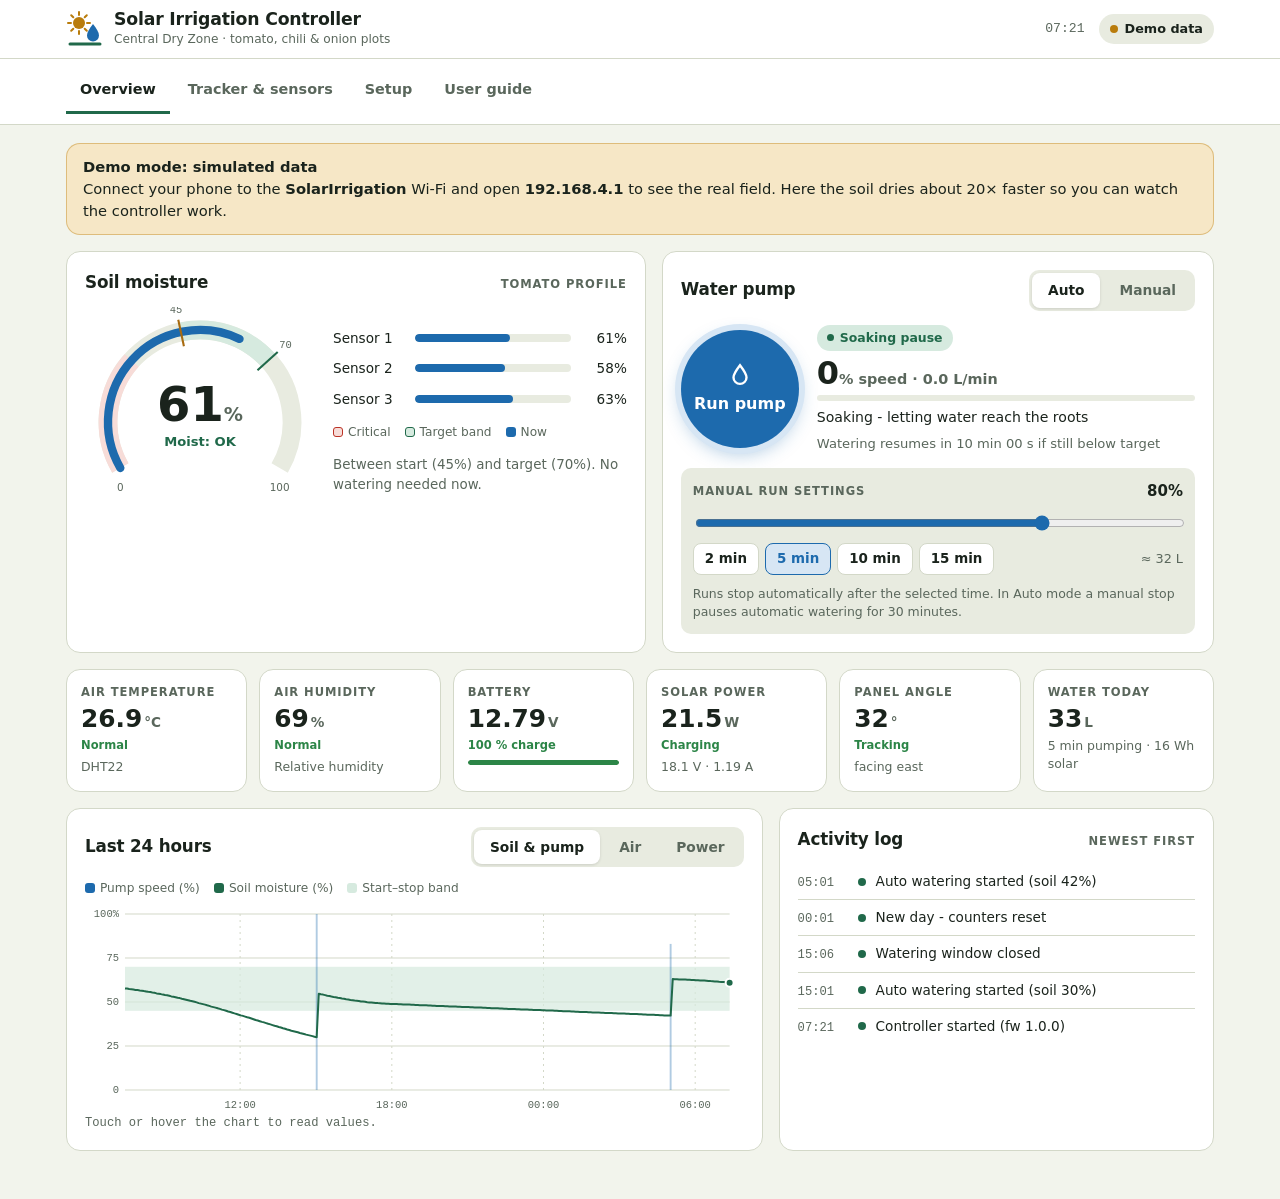
==== web/index.html @ fd54c5b7 "Add standalone web folder with mock ESP32 server for local testing Co-Authored-By: Claude Opus 5.5 <" ====
<!doctype html>
<html lang="en">
<head>
<meta charset="utf-8">
<meta name="viewport" content="width=device-width, initial-scale=1, viewport-fit=cover">
<title>Solar Irrigation Controller</title>
<meta name="claude:viewport-fit-sides" content="cover">
<link rel="stylesheet" href="css/style.css">
</head>
<body>
<header class="top">
  <div class="wrap">
    <div class="brand">
      <svg width="38" height="38" viewBox="0 0 38 38" aria-hidden="true">
        <circle cx="13" cy="13" r="6" fill="var(--sun)"/>
        <g stroke="var(--sun)" stroke-width="2" stroke-linecap="round"><path d="M13 2v3M13 21v3M2 13h3M21 13h3M5.2 5.2l2.1 2.1M18.7 18.7l2.1 2.1M5.2 20.8l2.1-2.1M18.7 7.3l2.1-2.1"/></g>
        <path d="M27 14c3.5 4.6 6 8.2 6 11.5a6 6 0 0 1-12 0c0-3.3 2.5-6.9 6-11.5z" fill="var(--water)"/>
        <path d="M4 34h30" stroke="var(--accent)" stroke-width="3" stroke-linecap="round"/>
      </svg>
      <div><h1>Solar Irrigation Controller</h1><small>Central Dry Zone · tomato, chili &amp; onion plots</small></div>
    </div>
    <span class="clock num" id="clock">--:--</span>
    <span class="conn" id="conn"><i></i><span>Connecting…</span></span>
  </div>
  <div class="tabbar"><div class="wrap"><nav class="tabs" role="tablist" aria-label="Sections">
    <button class="tab" role="tab" data-view="overview" aria-selected="true">Overview</button>
    <button class="tab" role="tab" data-view="control" aria-selected="false">Tracker &amp; sensors</button>
    <button class="tab" role="tab" data-view="setup" aria-selected="false">Setup</button>
    <button class="tab" role="tab" data-view="guide" aria-selected="false">User guide</button>
  </nav></div></div>
</header>

<main class="wrap">
  <div id="banners" style="display:grid;gap:10px;margin-bottom:16px"></div>

  <!-- ============ OVERVIEW ============ -->
  <section class="view" id="view-overview">
    <div class="hero">
      <div class="card">
        <div class="card-head"><h2>Soil moisture</h2><span class="label" id="cropLabel">Tomato profile</span></div>
        <div class="soil">
          <div class="gauge">
            <svg id="gauge" viewBox="0 0 220 200" role="img" aria-label="Soil moisture gauge"></svg>
            <div class="read"><div class="big num" id="soilBig">--<small>%</small></div><div class="state" id="soilState">—</div></div>
          </div>
          <div style="display:grid;gap:14px;min-width:0">
            <div class="sensors" id="sensorBars"></div>
            <div class="legend-key">
              <span><i style="background:var(--bad-soft);border:1px solid var(--bad)"></i>Critical</span>
              <span><i style="background:var(--accent-soft);border:1px solid var(--accent)"></i>Target band</span>
              <span><i style="background:var(--water)"></i>Now</span>
            </div>
            <p class="muted" style="margin:0;font-size:.84rem" id="soilExplain">—</p>
          </div>
        </div>
      </div>

      <div class="card pump">
        <div class="card-head" style="margin-bottom:0"><h2>Water pump</h2>
          <div class="seg" role="group" aria-label="Control mode">
            <button id="modeAuto" aria-pressed="true">Auto</button>
            <button id="modeManual" aria-pressed="false">Manual</button>
          </div>
        </div>
        <div class="pump-top">
          <button class="pump-btn" id="pumpBtn" aria-live="polite">
            <span><svg width="26" height="26" viewBox="0 0 24 24" fill="none" stroke="currentColor" stroke-width="2.2" stroke-linecap="round"><path d="M12 3c3.5 4.6 6 8 6 11.2A6 6 0 0 1 6 14.2C6 11 8.5 7.6 12 3z"/></svg><span id="pumpBtnText">Run pump</span></span>
          </button>
          <div class="pump-info">
            <span class="chip idle" id="pumpChip"><i></i><span>Standby</span></span>
            <div class="speed num" id="pumpSpeed">0<small>% speed</small></div>
            <div class="bar" style="height:6px"><span id="pumpBar" style="width:0%"></span></div>
            <div class="reason" id="pumpReason">—</div>
            <div class="muted num" style="font-size:.82rem" id="pumpTimer"></div>
          </div>
        </div>
        <div class="manual-box">
          <div class="row" style="justify-content:space-between"><span class="label">Manual run settings</span><span class="num" style="font-weight:700" id="mSpeedOut">80%</span></div>
          <input type="range" id="mSpeed" min="30" max="100" step="5" value="80" aria-label="Manual pump speed">
          <div class="row" style="justify-content:space-between">
            <div class="chips" id="mMinutes" role="group" aria-label="Run time">
              <button data-min="2" aria-pressed="false">2 min</button><button data-min="5" aria-pressed="true">5 min</button><button data-min="10" aria-pressed="false">10 min</button><button data-min="15" aria-pressed="false">15 min</button>
            </div>
            <span class="muted num" style="font-size:.8rem" id="mEstimate">≈ 32 L</span>
          </div>
          <p class="muted" style="margin:0;font-size:.78rem">Runs stop automatically after the selected time. In Auto mode a manual stop pauses automatic watering for 30 minutes.</p>
        </div>
      </div>
    </div>

    <div class="tiles" id="tiles"></div>

    <div class="split">
      <div class="card">
        <div class="card-head"><h2>Last 24 hours</h2>
          <div class="seg" role="group" aria-label="Chart">
            <button data-chart="soil" aria-pressed="true">Soil &amp; pump</button>
            <button data-chart="air" aria-pressed="false">Air</button>
            <button data-chart="power" aria-pressed="false">Power</button>
          </div>
        </div>
        <div class="legend-key" id="chartLegend" style="margin-bottom:6px"></div>
        <div class="chart-wrap"><svg id="chart" preserveAspectRatio="none"></svg></div>
        <div class="chart-read" id="chartRead">Touch or hover the chart to read values.</div>
      </div>
      <div class="card">
        <div class="card-head"><h2>Activity log</h2><span class="label">Newest first</span></div>
        <ul class="events" id="events"></ul>
      </div>
    </div>
  </section>

  <!-- ============ TRACKER & SENSORS ============ -->
  <section class="view" id="view-control" hidden>
    <div class="card">
      <div class="card-head"><h2>Solar tracker</h2><span class="label" id="trkMode">Automatic (time based)</span></div>
      <div class="tracker">
        <svg id="trackerSvg" viewBox="0 0 280 170" role="img" aria-label="Panel angle"></svg>
        <div style="display:grid;gap:12px;min-width:0">
          <p style="margin:0">The panel turns east to west through the day following the sun's expected position: <b>15°</b> at sunrise (06:00), <b>90°</b> at noon, <b>165°</b> at sunset (18:00). It moves every 15 minutes and parks facing east overnight, ready for the morning sun.</p>
          <div class="seg" role="group" aria-label="Tracker mode"><button id="trkAuto" aria-pressed="true">Automatic</button><button id="trkManual" aria-pressed="false">Manual angle</button></div>
          <div id="trkManualBox" class="manual-box" hidden>
            <div class="row" style="justify-content:space-between"><span class="label">Panel angle</span><b class="num" id="trkAngleOut">90°</b></div>
            <input type="range" id="trkAngle" min="0" max="180" step="5" value="90" aria-label="Panel angle">
            <div class="row"><button class="btn water sm" id="trkMove">Move panel</button><span class="muted" style="font-size:.8rem">Use for testing or cleaning. Switch back to Automatic afterwards.</span></div>
          </div>
        </div>
      </div>
    </div>

    <div class="card">
      <div class="card-head"><h2>Soil sensor calibration</h2><span class="label">Do this once per sensor</span></div>
      <ol class="steps" style="margin-bottom:14px">
        <li><span>Hold the sensor in <b>dry air</b> (or completely dry soil from the field) and press <b>Save as dry</b>.</span></li>
        <li><span>Put the sensor in a glass of <b>water</b> up to the line, or in fully soaked soil, and press <b>Save as wet</b>.</span></li>
        <li><span>Install the sensor at root depth (10–15 cm for tomato and chili, 5–10 cm for onion). Repeat each season or if readings look wrong.</span></li>
      </ol>
      <div class="tscroll"><table>
        <thead><tr><th>Sensor</th><th>Raw now</th><th>Moisture</th><th>Dry point</th><th>Wet point</th><th>Status</th><th>Calibrate</th></tr></thead>
        <tbody id="calBody"></tbody>
      </table></div>
    </div>

    <div class="split">
      <div class="card">
        <div class="card-head"><h2>System</h2></div>
        <dl class="kv" id="sysInfo"></dl>
        <div class="row" style="margin-top:14px">
          <button class="btn" id="syncClock">Set clock from this phone</button>
          <button class="btn danger" id="clearAlarm">Reset alarm</button>
        </div>
      </div>
      <div class="card">
        <div class="card-head"><h2>Join a Wi-Fi router</h2><span class="label">Optional</span></div>
        <p class="muted" style="margin:0 0 12px;font-size:.86rem">The controller always keeps its own hotspot. Joining a router with internet also sets the clock automatically.</p>
        <form id="wifiForm" style="display:grid;gap:10px">
          <div class="field"><label for="wSsid">Network name</label><input type="text" id="wSsid" autocomplete="off"></div>
          <div class="field"><label for="wPass">Password</label><input type="password" id="wPass" autocomplete="off"></div>
          <div><button class="btn primary" type="submit">Save and restart</button></div>
        </form>
      </div>
    </div>
  </section>

  <!-- ============ SETUP ============ -->
  <section class="view" id="view-setup" hidden>
    <form id="setForm" class="card" style="display:grid;gap:22px">
      <div class="card-head" style="margin:0"><h2>Watering settings</h2>
        <div class="row"><button class="btn" type="button" id="setReload">Reload</button><button class="btn primary" type="submit">Save settings</button></div>
      </div>

      <fieldset>
        <div class="sec-title"><h3>Crop profile</h3><span class="muted" style="font-size:.82rem">Sets moisture levels for the crop. You can fine-tune them below.</span></div>
        <div class="form-grid">
          <div class="field"><label for="s_crop">Crop</label>
            <select id="s_crop"><option value="0">Tomato</option><option value="1">Chili</option><option value="2">Onion</option><option value="3">Custom</option></select>
            <span class="hint" id="cropHint"></span></div>
          <div class="field"><label>Moisture bands</label><div class="band-preview" id="bandPreview"></div><span class="hint">Red: critical. Amber: start watering. Green: target band.</span></div>
        </div>
        <div class="form-grid">
          <div class="field"><label for="s_startPct">Start watering below (%)</label><input type="number" id="s_startPct" min="5" max="90"><span class="hint">Pump starts when the average soil moisture falls below this.</span></div>
          <div class="field"><label for="s_targetPct">Stop watering at (%)</label><input type="number" id="s_targetPct" min="10" max="95"><span class="hint">Pump stops here. Keep at least 10 above the start level.</span></div>
          <div class="field"><label for="s_criticalPct">Critical level (%)</label><input type="number" id="s_criticalPct" min="0" max="80"><span class="hint">Below this the pump runs at full speed, even outside watering hours.</span></div>
        </div>
      </fieldset>

      <fieldset>
        <div class="sec-title"><h3>Pump behaviour</h3></div>
        <div class="form-grid">
          <div class="field"><label for="s_minSpeed">Lowest pump speed (%)</label><input type="number" id="s_minSpeed" min="20" max="100"><span class="hint">Speed when the soil is only a little dry. Below ~40 % many DC pumps stall.</span></div>
          <div class="field"><label for="s_pulseRunMin">Run for at most (minutes)</label><input type="number" id="s_pulseRunMin" min="1" max="60" step="0.5"><span class="hint">Then pause so water soaks in instead of running off.</span></div>
          <div class="field"><label for="s_soakMin">Soak pause (minutes)</label><input type="number" id="s_soakMin" min="0" max="60" step="0.5"><span class="hint">Sandy soil: 5. Loam: 10. Clay: 15–20.</span></div>
          <div class="field"><label for="s_pumpLpm">Pump flow at full speed (L/min)</label><input type="number" id="s_pumpLpm" min="0.1" max="200" step="0.1"><span class="hint">Measure with a bucket and a timer. Used for water totals.</span></div>
          <div class="field"><label for="s_dailyLimitL">Daily water limit (L)</label><input type="number" id="s_dailyLimitL" min="1" step="1"><span class="hint">Auto watering stops for the day after this amount.</span></div>
          <div class="field"><label for="s_manualMaxMin">Longest manual run (minutes)</label><input type="number" id="s_manualMaxMin" min="1" max="120"></div>
        </div>
        <label class="check"><input type="checkbox" id="s_hotBoost"><span><b>Hot-day boost.</b> Raise the target by 5 % when the air is above 35 °C.</span></label>
      </fieldset>

      <fieldset>
        <div class="sec-title"><h3>Watering hours</h3></div>
        <label class="check"><input type="checkbox" id="s_useWindows"><span><b>Water only in cool hours</b> (morning and evening). Less water is lost to evaporation. Critically dry soil is still watered at any time.</span></label>
        <div class="form-grid">
          <div class="field"><label for="s_w1Start">Morning window</label><div class="inline"><input type="number" id="s_w1Start" min="0" max="23" aria-label="Morning start hour"><span>to</span><input type="number" id="s_w1End" min="0" max="24" aria-label="Morning end hour"><span class="muted">h</span></div></div>
          <div class="field"><label for="s_w2Start">Evening window</label><div class="inline"><input type="number" id="s_w2Start" min="0" max="23" aria-label="Evening start hour"><span>to</span><input type="number" id="s_w2End" min="0" max="24" aria-label="Evening end hour"><span class="muted">h</span></div></div>
        </div>
      </fieldset>

      <fieldset>
        <div class="sec-title"><h3>Protection</h3></div>
        <div class="form-grid">
          <div class="field"><label for="s_batCutoffV">Stop pump below battery (V)</label><input type="number" id="s_batCutoffV" min="9" max="14" step="0.1"><span class="hint">12 V lead-acid: 11.6 V. 12 V LiFePO₄: 12.0 V.</span></div>
          <div class="field"><label for="s_batResumeV">Allow pump again above (V)</label><input type="number" id="s_batResumeV" min="9" max="15" step="0.1"></div>
          <div class="field"><label for="s_noRiseMin">Dry-run alarm after (pump minutes)</label><input type="number" id="s_noRiseMin" min="2" max="60"><span class="hint">Alarm if the soil does not get wetter. Usually an empty tank or a broken pipe.</span></div>
          <div class="field"><label for="s_sensorCount">Soil sensors installed</label><select id="s_sensorCount"><option>1</option><option>2</option><option>3</option></select></div>
        </div>
      </fieldset>
    </form>
  </section>

  <!-- ============ GUIDE ============ -->
  <section class="view guide" id="view-guide" hidden>
    <div class="card prose">
      <h2 style="margin-bottom:10px">Getting started</h2>
      <ol class="steps">
        <li><span>Switch on the controller. Within 10 seconds it creates a Wi-Fi hotspot called <b>SolarIrrigation</b>.</span></li>
        <li><span>On your phone, join that Wi-Fi (password <b>irrigate123</b> unless it was changed). Ignore the "no internet" message.</span></li>
        <li><span>Open a browser and go to <b>http://192.168.4.1</b> or <b>http://irrigation.local</b>. Add it to your home screen for one-tap access.</span></li>
        <li><span>The pill at the top right shows <b>Live</b> when data comes from the controller. <b>Demo</b> means you are viewing simulated data.</span></li>
        <li><span>The first time, check <b>Setup → Crop</b>, calibrate each soil sensor (<b>Tracker &amp; sensors</b> tab) and press <b>Set clock from this phone</b> if the clock shows "not set".</span></li>
      </ol>
    </div>

    <div class="card prose">
      <h2 style="margin-bottom:10px">How automatic watering works</h2>
      <p>The controller runs this cycle every second. It waters only as much as the crop needs, when it needs it.</p>
      <ol class="steps">
        <li><span><b>Measure.</b> Read every soil sensor, ignore any that are disconnected, and average the rest. One faulty sensor can't flood or dry out the field.</span></li>
        <li><span><b>Decide.</b> If the average is below the <b>start level</b> and it is a watering hour, start a cycle. Between start and target nothing changes. This gap stops the pump from switching on and off all the time.</span></li>
        <li><span><b>Choose the speed.</b> The drier the soil, the faster the pump. At or below the critical level it runs at 100 %. Close to the target it slows to the lowest speed. This saves battery and avoids high pressure and runoff.</span></li>
        <li><span><b>Pulse and soak.</b> After the run time (default 5 min) the pump pauses (default 10 min) so water sinks to the roots before the sensor is read again. This gives deeper roots and less waste.</span></li>
        <li><span><b>Stop at target.</b> When the soil reaches the target level the pump stops and the cycle ends.</span></li>
        <li><span><b>Protect.</b> The pump is blocked if the battery is low, if the daily water limit is reached, or if the soil does not get wetter while pumping (empty tank or broken pipe). Each event is written to the activity log.</span></li>
      </ol>
    </div>

    <div class="card prose">
      <h2 style="margin-bottom:10px">Auto or manual?</h2>
      <ul>
        <li><b>Auto (recommended for every day).</b> The controller waters by itself. You can still press <b>Run pump</b> for an extra timed watering. If you press <b>Stop</b>, auto watering pauses for 30 minutes, or until you press <b>Resume auto</b>.</li>
        <li><b>Manual.</b> The pump runs only when you press <b>Run pump</b>, and stops after the time you choose. Use it when testing, flushing pipes, applying fertiliser through the water, or if a sensor is broken.</li>
        <li>Low-battery protection and the run-time limit stay on in both modes.</li>
      </ul>
    </div>

    <div class="card">
      <h2 style="margin-bottom:10px">Crop settings</h2>
      <p class="muted" style="margin:0 0 10px;font-size:.86rem">Starting values, as a percentage of the calibrated sensor range. Check by hand: squeeze soil from root depth. It should hold together without dripping.</p>
      <div class="tscroll"><table>
        <thead><tr><th>Crop</th><th>Start below</th><th>Stop at</th><th>Critical</th><th>Sensor depth</th><th>Notes</th></tr></thead>
        <tbody>
          <tr><td><b>Tomato</b></td><td class="num">45 %</td><td class="num">70 %</td><td class="num">30 %</td><td>10–15 cm</td><td>Keep moisture even. Big swings cause fruit cracking and blossom-end rot. Needs the most water while flowering and fruiting.</td></tr>
          <tr><td><b>Chili</b></td><td class="num">40 %</td><td class="num">65 %</td><td class="num">28 %</td><td>10–15 cm</td><td>Tolerates slightly drier soil, but not waterlogging. Water stress while flowering makes flowers drop.</td></tr>
          <tr><td><b>Onion</b></td><td class="num">50 %</td><td class="num">75 %</td><td class="num">35 %</td><td>5–10 cm</td><td>Shallow roots need frequent light watering. Lower the target 2–3 weeks before harvest so bulbs cure well.</td></tr>
        </tbody>
      </table></div>
    </div>

    <div class="card">
      <h2 style="margin-bottom:10px">Alerts and what to do</h2>
      <div class="tscroll"><table>
        <thead><tr><th>You see</th><th>Meaning</th><th>What to do</th></tr></thead>
        <tbody>
          <tr><td><span class="chip bad"><i></i>Battery lockout</span></td><td>Battery below the cut-off voltage. The pump is blocked to protect the battery.</td><td>Wait for sun; the pump is allowed again above the resume voltage. Clean the panel. After several cloudy days, water by hand.</td></tr>
          <tr><td><span class="chip bad"><i></i>Alarm</span> no moisture rise</td><td>Pump ran but the soil did not get wetter.</td><td>Check the water tank level, pump inlet filter, pipes and drip lines for leaks or blockages, and that sensors are in the soil. Then press <b>Reset alarm</b>.</td></tr>
          <tr><td><span class="chip warn"><i></i>Sensor fault</span></td><td>A soil sensor reads out of range (unplugged, broken cable, water inside).</td><td>Check the cable and plug. The other sensors keep working. If all fail, auto watering stops; use Manual.</td></tr>
          <tr><td><span class="chip warn"><i></i>Auto paused</span></td><td>You stopped the pump in Auto mode.</td><td>Auto resumes by itself after 30 minutes, or press <b>Resume auto</b>.</td></tr>
          <tr><td><span class="chip idle"><i></i>Waiting for window</span></td><td>Soil is dry, but it is the hot middle of the day.</td><td>Normal. Watering starts in the next cool window, or straight away if the soil reaches the critical level.</td></tr>
          <tr><td><span class="chip warn"><i></i>Connection lost</span></td><td>The phone can no longer reach the controller.</td><td>Move closer, rejoin the SolarIrrigation Wi-Fi, check the controller has power. The controller keeps watering on its own.</td></tr>
        </tbody>
      </table></div>
    </div>

    <div class="split">
      <div class="card prose">
        <h2 style="margin-bottom:10px">Normal readings</h2>
        <dl class="kv">
          <dt>Soil moisture</dt><dd>Between start and target level</dd>
          <dt>Air temperature</dt><dd>20–38 °C; dry-season afternoons can exceed 40 °C</dd>
          <dt>Air humidity</dt><dd>30–90 %; lowest in the afternoon</dd>
          <dt>Battery (12 V)</dt><dd>12.2–12.8 V resting, 13.0–14.4 V charging</dd>
          <dt>Solar panel</dt><dd>17–21 V in sun; 0 W at night</dd>
          <dt>Panel angle</dt><dd>15° morning → 90° noon → 165° evening</dd>
        </dl>
      </div>
      <div class="card prose">
        <h2 style="margin-bottom:10px">Care and safety</h2>
        <ul>
          <li><b>Weekly:</b> wipe dust off the solar panel, clean the pump inlet filter, check drip lines for blockages.</li>
          <li><b>Monthly:</b> check battery terminals for corrosion, check cable glands on the box are tight, compare sensor readings with a hand squeeze test.</li>
          <li>Disconnect the battery before touching wiring. Keep the control box closed and shaded.</li>
          <li>Never run the pump dry. Keep the tank inlet below the water level.</li>
          <li>Keep children away from the panel tracker while it moves.</li>
        </ul>
      </div>
    </div>
  </section>
</main>

<div class="toast" id="toast" role="status" aria-live="polite"></div>

<script src="js/data.js"></script>
<script src="js/app.js"></script>
</body>
</html>
---- web/css/style.css ----
/* Layout: sticky status header, then a field-control hero (soil gauge + pump),
   a strip of readings, 24-hour charts and the event log. Tabs for tracker,
   setup and the farmer's guide. No external files: the ESP32 serves this offline. */
:root{
  --bg:#f2f4ec; --surface:#ffffff; --surface-2:#e8ebe0; --ink:#1a231c; --muted:#5a675c; --line:#d3d8c8;
  --accent:#20694a; --accent-soft:#d6eadf; --water:#1d6aad; --water-soft:#d7e6f4; --sun:#b97c0c; --sun-soft:#f6e7c6;
  --ok:#2c8547; --warn:#a86b10; --bad:#bb3326; --bad-soft:#f7dcd8; --warn-soft:#f6e8cd;
  --font-display:"Avenir Next","Segoe UI Variable Display","Segoe UI","Helvetica Neue",system-ui,sans-serif;
  --font-body:system-ui,-apple-system,"Segoe UI",Roboto,"Noto Sans","Noto Sans Myanmar",sans-serif;
  --font-data:ui-monospace,"SF Mono","Cascadia Mono",Menlo,Consolas,monospace;
  --r:14px;
}
@media (prefers-color-scheme: dark){:root:not([data-theme="light"]){
  --bg:#0f1410; --surface:#171f19; --surface-2:#202a22; --ink:#e6ece3; --muted:#97a499; --line:#2c372e;
  --accent:#5cc08c; --accent-soft:#1e3a2b; --water:#5ea9e6; --water-soft:#183049; --sun:#efb540; --sun-soft:#3b2f15;
  --ok:#5fc47f; --warn:#e3a93c; --bad:#f06c5c; --bad-soft:#41201c; --warn-soft:#3a2d14; color-scheme:dark}}
:root[data-theme="dark"]{
  --bg:#0f1410; --surface:#171f19; --surface-2:#202a22; --ink:#e6ece3; --muted:#97a499; --line:#2c372e;
  --accent:#5cc08c; --accent-soft:#1e3a2b; --water:#5ea9e6; --water-soft:#183049; --sun:#efb540; --sun-soft:#3b2f15;
  --ok:#5fc47f; --warn:#e3a93c; --bad:#f06c5c; --bad-soft:#41201c; --warn-soft:#3a2d14; color-scheme:dark}

*{box-sizing:border-box}
[hidden]{display:none!important}
html{-webkit-text-size-adjust:100%}
body{margin:0;background:var(--bg);color:var(--ink);font:15px/1.5 var(--font-body)}
body::before{content:"";position:fixed;inset:0 0 auto;height:env(safe-area-inset-top,0px);z-index:10;background:var(--surface)}
.wrap{max-width:1180px;margin:0 auto;padding-left:max(16px,env(safe-area-inset-left,0px));padding-right:max(16px,env(safe-area-inset-right,0px))}
h1,h2,h3{font-family:var(--font-display);margin:0;text-wrap:balance;letter-spacing:-.01em}
h2{font-size:1.05rem;font-weight:650}
h3{font-size:.95rem;font-weight:650}
.num{font-variant-numeric:tabular-nums}
.label{font-size:.72rem;text-transform:uppercase;letter-spacing:.08em;color:var(--muted);font-weight:600}
.muted{color:var(--muted)}
button,input,select{font:inherit;color:inherit}
:focus-visible{outline:3px solid var(--water);outline-offset:2px}

/* Header */
header.top{position:sticky;top:env(safe-area-inset-top,0px);z-index:9;background:var(--surface);border-bottom:1px solid var(--line)}
.top .wrap{display:flex;align-items:center;gap:14px;padding-block:10px;flex-wrap:wrap}
.brand{display:flex;align-items:center;gap:10px;min-width:0;margin-right:auto}
.brand svg{flex:none}
.brand h1{font-size:1.08rem;font-weight:700;line-height:1.15}
.brand small{display:block;color:var(--muted);font-size:.76rem}
.conn{display:inline-flex;align-items:center;gap:7px;font-size:.8rem;font-weight:600;padding:5px 11px;border-radius:999px;background:var(--surface-2);white-space:nowrap}
.conn i{width:8px;height:8px;border-radius:50%;background:var(--muted)}
.conn.live i{background:var(--ok);box-shadow:0 0 0 3px color-mix(in srgb,var(--ok) 25%,transparent)}
.conn.demo i{background:var(--sun)}
.conn.lost i{background:var(--bad)}
.clock{font-family:var(--font-data);font-size:.82rem;color:var(--muted)}
nav.tabs{display:flex;gap:4px;overflow-x:auto;scrollbar-width:none}
nav.tabs .wrap{display:flex;gap:2px}
.tab{appearance:none;border:0;background:none;padding:10px 14px;font-weight:600;font-size:.9rem;color:var(--muted);border-bottom:3px solid transparent;cursor:pointer;white-space:nowrap}
.tab[aria-selected="true"]{color:var(--ink);border-bottom-color:var(--accent)}
.tabbar{border-top:1px solid var(--line)}

main{padding-block:18px 48px}
section.view{display:grid;gap:16px}
.card{background:var(--surface);border:1px solid var(--line);border-radius:var(--r);padding:18px;min-width:0}
.card-head{display:flex;align-items:baseline;justify-content:space-between;gap:10px;margin-bottom:12px;flex-wrap:wrap}

/* Banner */
.banner{display:flex;gap:12px;align-items:flex-start;padding:12px 16px;border-radius:var(--r);border:1px solid;font-size:.92rem}
.banner>div>b:first-child{display:block}
.banner.demo{background:var(--sun-soft);border-color:color-mix(in srgb,var(--sun) 40%,transparent)}
.banner.bad{background:var(--bad-soft);border-color:color-mix(in srgb,var(--bad) 45%,transparent)}
.banner.warn{background:var(--warn-soft);border-color:color-mix(in srgb,var(--warn) 45%,transparent)}
.banner .act{margin-left:auto;flex:none}

/* Hero */
.hero{display:grid;grid-template-columns:minmax(0,1.05fr) minmax(0,1fr);gap:16px}
@media (max-width:820px){.hero{grid-template-columns:1fr}}
.soil{display:grid;grid-template-columns:minmax(0,230px) minmax(0,1fr);gap:18px;align-items:center}
@media (max-width:520px){.soil{grid-template-columns:1fr}}
.gauge{position:relative;width:100%;max-width:230px;margin:0 auto}
.gauge svg{display:block;width:100%;height:auto}
.gauge .read{position:absolute;inset:0;display:flex;flex-direction:column;align-items:center;justify-content:center;padding-top:8px}
.gauge .big{font-family:var(--font-display);font-size:3rem;font-weight:700;line-height:1}
.gauge .big small{font-size:1.2rem;font-weight:600;color:var(--muted)}
.gauge .state{font-size:.82rem;font-weight:650;margin-top:4px}
.sensors{display:grid;gap:10px}
.sensor-row{display:grid;grid-template-columns:72px minmax(0,1fr) 46px;gap:10px;align-items:center;font-size:.85rem}
.bar{height:8px;border-radius:5px;background:var(--surface-2);position:relative;overflow:hidden}
.bar>span{position:absolute;inset:0 auto 0 0;border-radius:5px;background:var(--water);transition:width .6s}
.legend-key{display:flex;gap:14px;flex-wrap:wrap;font-size:.76rem;color:var(--muted)}
.legend-key i{display:inline-block;width:10px;height:10px;border-radius:3px;margin-right:5px;vertical-align:-1px}

.pump{display:grid;gap:14px}
.pump-top{display:flex;align-items:center;gap:18px;flex-wrap:wrap}
.pump-btn{appearance:none;border:0;cursor:pointer;width:118px;height:118px;border-radius:50%;flex:none;display:grid;place-items:center;
  font-family:var(--font-display);font-weight:700;font-size:1rem;color:#fff;background:var(--water);
  box-shadow:0 0 0 6px var(--water-soft),0 6px 18px color-mix(in srgb,var(--water) 35%,transparent);transition:transform .12s}
.pump-btn:active{transform:scale(.96)}
.pump-btn.stop{background:var(--bad);box-shadow:0 0 0 6px var(--bad-soft),0 6px 18px color-mix(in srgb,var(--bad) 35%,transparent)}
.pump-btn[disabled]{background:var(--muted);box-shadow:none;cursor:not-allowed;opacity:.7}
.pump-btn svg{display:block;margin:0 auto 4px}
.pump-info{min-width:0;flex:1;display:grid;gap:6px}
.chip{display:inline-flex;align-items:center;gap:6px;font-size:.78rem;font-weight:700;padding:4px 10px;border-radius:999px;width:max-content;max-width:100%}
.chip.run{background:var(--water-soft);color:var(--water)}
.chip.idle{background:var(--surface-2);color:var(--muted)}
.chip.soak{background:var(--accent-soft);color:var(--accent)}
.chip.warn{background:var(--warn-soft);color:var(--warn)}
.chip.bad{background:var(--bad-soft);color:var(--bad)}
.chip i{width:7px;height:7px;border-radius:50%;background:currentColor}
.chip.run i{animation:pulse 1.2s infinite}
@keyframes pulse{50%{opacity:.25}}
.speed{font-family:var(--font-display);font-size:2rem;font-weight:700;line-height:1}
.speed small{font-size:.9rem;color:var(--muted);font-weight:600}
.reason{font-size:.88rem}
.seg{display:inline-grid;grid-auto-flow:column;background:var(--surface-2);border-radius:10px;padding:3px;gap:3px}
.seg button{appearance:none;border:0;background:none;padding:7px 16px;border-radius:8px;font-weight:650;font-size:.86rem;cursor:pointer;color:var(--muted)}
.seg button[aria-pressed="true"]{background:var(--surface);color:var(--ink);box-shadow:0 1px 3px rgba(0,0,0,.12)}
.row{display:flex;gap:10px;align-items:center;flex-wrap:wrap}
.manual-box{display:grid;gap:10px;padding:12px;border-radius:10px;background:var(--surface-2)}
.chips{display:flex;gap:6px;flex-wrap:wrap}
.chips button{appearance:none;border:1px solid var(--line);background:var(--surface);border-radius:8px;padding:5px 11px;font-size:.84rem;font-weight:600;cursor:pointer}
.chips button[aria-pressed="true"]{border-color:var(--water);color:var(--water);background:var(--water-soft)}
input[type=range]{width:100%;accent-color:var(--water)}

/* Tiles */
.tiles{display:grid;grid-template-columns:repeat(6,minmax(0,1fr));gap:12px}
@media (max-width:1000px){.tiles{grid-template-columns:repeat(3,minmax(0,1fr))}}
@media (max-width:520px){.tiles{grid-template-columns:repeat(2,minmax(0,1fr))}}
.tile{background:var(--surface);border:1px solid var(--line);border-radius:var(--r);padding:14px;display:grid;gap:4px;align-content:start;min-width:0}
.tile .v{font-family:var(--font-display);font-size:1.55rem;font-weight:700;line-height:1.1}
.tile .v small{font-size:.85rem;color:var(--muted);font-weight:600;margin-left:2px}
.tile .sub{font-size:.78rem;color:var(--muted)}
.tile .flag{font-size:.72rem;font-weight:700}
.flag.ok{color:var(--ok)} .flag.warn{color:var(--warn)} .flag.bad{color:var(--bad)}

/* Charts */
.charts{display:grid;gap:12px}
.chart-wrap{position:relative}
.chart-wrap svg{display:block;width:100%;height:210px}
.chart-read{font-family:var(--font-data);font-size:.76rem;color:var(--muted);min-height:1.2em}
.axis text{fill:var(--muted);font-size:10.5px;font-family:var(--font-data)}
.grid line{stroke:var(--line)}

/* Two-column lower area */
.split{display:grid;grid-template-columns:minmax(0,1.6fr) minmax(0,1fr);gap:16px}
@media (max-width:900px){.split{grid-template-columns:1fr}}
.events{list-style:none;margin:0;padding:0;display:grid;gap:0;max-height:340px;overflow:auto}
.events li{display:grid;grid-template-columns:52px 10px minmax(0,1fr);gap:8px;padding:7px 0;border-top:1px solid var(--line);font-size:.85rem;align-items:baseline}
.events li:first-child{border-top:0}
.events time{font-family:var(--font-data);font-size:.76rem;color:var(--muted)}
.events .dot{width:8px;height:8px;border-radius:50%;background:var(--accent);align-self:center}
.events .w .dot{background:var(--warn)} .events .e .dot{background:var(--bad)}

/* Forms */
.form-grid{display:grid;grid-template-columns:repeat(auto-fit,minmax(240px,1fr));gap:14px 18px}
.field{display:grid;gap:5px;min-width:0}
.field label{font-weight:600;font-size:.86rem}
.field .hint{font-size:.76rem;color:var(--muted)}
.field input[type=number],.field input[type=text],.field input[type=password],.field select{width:100%;padding:9px 11px;border:1px solid var(--line);border-radius:9px;background:var(--surface)}
.inline{display:flex;gap:8px;align-items:center}
.inline input{min-width:0}
.check{display:flex;gap:9px;align-items:flex-start;font-size:.88rem}
.check input{margin-top:3px;accent-color:var(--accent);width:17px;height:17px}
.btn{appearance:none;border:1px solid var(--line);background:var(--surface);padding:9px 16px;border-radius:9px;font-weight:650;cursor:pointer;font-size:.88rem}
.btn.primary{background:var(--accent);border-color:var(--accent);color:#fff}
.btn.water{background:var(--water);border-color:var(--water);color:#fff}
.btn.danger{color:var(--bad);border-color:color-mix(in srgb,var(--bad) 50%,var(--line))}
.btn:disabled{opacity:.5;cursor:not-allowed}
.btn.sm{padding:6px 11px;font-size:.8rem}
fieldset{border:0;margin:0;padding:0;display:grid;gap:14px}
legend{padding:0;margin-bottom:4px}
.sec-title{display:flex;gap:10px;align-items:baseline;border-bottom:1px solid var(--line);padding-bottom:8px;margin-bottom:4px}
.band-preview{height:26px;border-radius:7px;position:relative;background:var(--surface-2);overflow:hidden}
.band-preview span{position:absolute;top:0;bottom:0}
.band-preview b{position:absolute;top:0;bottom:0;width:2px;background:var(--ink)}

table{border-collapse:collapse;width:100%;font-size:.87rem}
th,td{text-align:left;padding:8px 10px;border-bottom:1px solid var(--line);vertical-align:top}
th{font-size:.72rem;text-transform:uppercase;letter-spacing:.06em;color:var(--muted);font-weight:700}
.tscroll{overflow-x:auto}

/* Tracker */
.tracker{display:grid;grid-template-columns:minmax(0,280px) minmax(0,1fr);gap:20px;align-items:center}
@media (max-width:640px){.tracker{grid-template-columns:1fr}}
.tracker svg{width:100%;max-width:280px;height:auto;display:block;margin:0 auto}

/* Guide */
.guide{display:grid;gap:16px}
.prose{max-width:72ch}
.prose p,.prose li{margin:0 0 .6em}
.prose ul,.prose ol{padding-left:1.25em;margin:0 0 .6em}
.steps{counter-reset:s;list-style:none;padding:0;margin:0;display:grid;gap:10px}
.steps li{counter-increment:s;display:grid;grid-template-columns:30px minmax(0,1fr);gap:10px;align-items:start}
.steps li::before{content:counter(s);width:26px;height:26px;border-radius:50%;background:var(--accent-soft);color:var(--accent);font-weight:700;display:grid;place-items:center;font-size:.85rem}
.kv{display:grid;grid-template-columns:max-content minmax(0,1fr);gap:4px 14px;font-size:.88rem}
.kv dt{color:var(--muted)} .kv dd{margin:0;font-family:var(--font-data);font-size:.82rem;overflow-wrap:anywhere}

.toast{position:fixed;left:50%;bottom:calc(20px + env(safe-area-inset-bottom,0px));transform:translateX(-50%) translateY(20px);background:var(--ink);color:var(--bg);padding:10px 18px;border-radius:10px;font-weight:600;font-size:.88rem;opacity:0;transition:.25s;pointer-events:none;z-index:20;max-width:calc(100% - 32px)}
.toast.show{opacity:1;transform:translateX(-50%) translateY(0)}
@media (prefers-reduced-motion:reduce){*{transition:none!important;animation:none!important}}
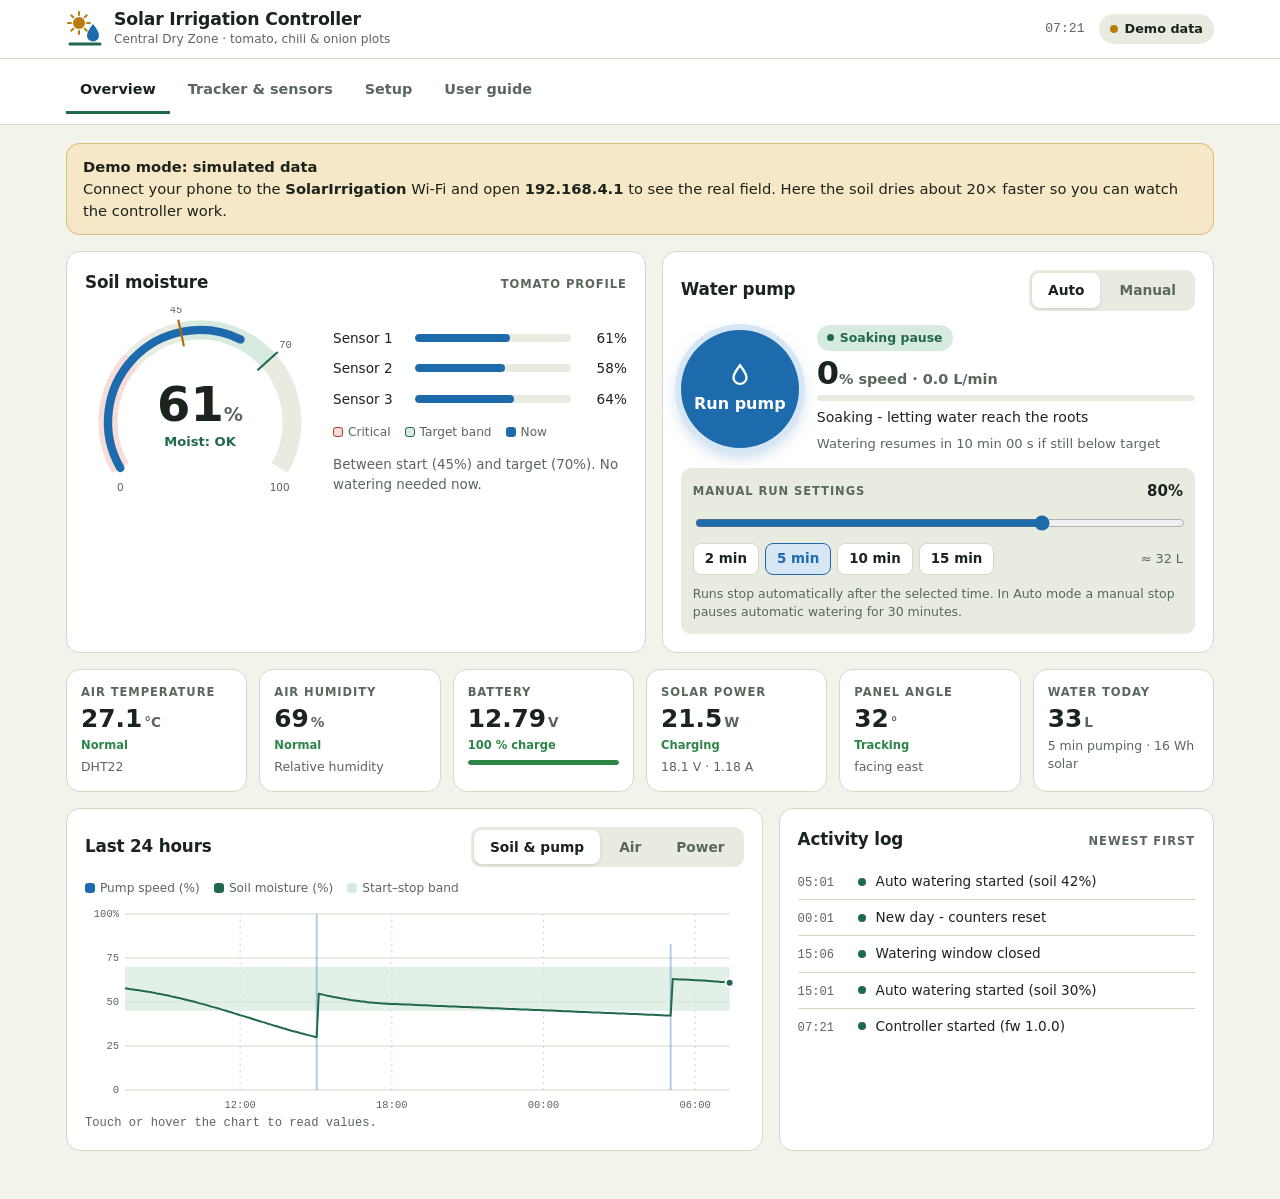
==== commit df708bdd: "Add free cloud access: Firebase link in firmware, sign-in dashboard, GitHub Pages deploy - cloud.h: " ====
--- a/web/index.html
+++ b/web/index.html
@@ -148,6 +148,7 @@
         <div class="row" style="margin-top:14px">
           <button class="btn" id="syncClock">Set clock from this phone</button>
           <button class="btn danger" id="clearAlarm">Reset alarm</button>
+          <button class="btn" id="signOut" hidden>Sign out</button>
         </div>
       </div>
       <div class="card">
@@ -242,6 +243,16 @@
         <li><span><b>Stop at target.</b> When the soil reaches the target level the pump stops and the cycle ends.</span></li>
         <li><span><b>Protect.</b> The pump is blocked if the battery is low, if the daily water limit is reached, or if the soil does not get wetter while pumping (empty tank or broken pipe). Each event is written to the activity log.</span></li>
       </ol>
+    </div>
+
+    <div class="card prose">
+      <h2 style="margin-bottom:10px">Watching the farm from anywhere</h2>
+      <ul>
+        <li>When the controller is connected to a router with internet, it sends its readings to the cloud every 10 seconds.</li>
+        <li>Open the dashboard link on your phone from anywhere and sign in. The pill at the top shows <b>Cloud · live</b>, or <b>Farm offline</b> with the time of the last update.</li>
+        <li>Buttons work from anywhere too. The controller picks up a command within a few seconds. Commands older than 2 minutes are ignored for safety, so a pump command sent while the farm was offline can never start hours later.</li>
+        <li>If the internet goes down, watering continues normally on the controller.</li>
+      </ul>
     </div>
 
     <div class="card prose">
@@ -307,8 +318,27 @@
   </section>
 </main>
 
+<section class="login" id="login" hidden>
+  <form class="card login-card" id="loginForm">
+    <svg width="44" height="44" viewBox="0 0 38 38" aria-hidden="true">
+      <circle cx="13" cy="13" r="6" fill="var(--sun)"/>
+      <g stroke="var(--sun)" stroke-width="2" stroke-linecap="round"><path d="M13 2v3M13 21v3M2 13h3M21 13h3M5.2 5.2l2.1 2.1M18.7 18.7l2.1 2.1M5.2 20.8l2.1-2.1M18.7 7.3l2.1-2.1"/></g>
+      <path d="M27 14c3.5 4.6 6 8.2 6 11.5a6 6 0 0 1-12 0c0-3.3 2.5-6.9 6-11.5z" fill="var(--water)"/>
+      <path d="M4 34h30" stroke="var(--accent)" stroke-width="3" stroke-linecap="round"/>
+    </svg>
+    <div><h2 style="font-size:1.3rem">Sign in to your farm</h2>
+      <p class="muted" style="margin:4px 0 0;font-size:.88rem">See soil moisture, battery and the pump from anywhere. At the farm you can also join the <b>SolarIrrigation</b> Wi-Fi and open 192.168.4.1 without signing in.</p></div>
+    <div class="field"><label for="lEmail">Email</label><input type="email" id="lEmail" autocomplete="username" required></div>
+    <div class="field"><label for="lPass">Password</label><input type="password" id="lPass" autocomplete="current-password" required></div>
+    <p class="login-err" id="loginErr" role="alert"></p>
+    <button class="btn primary" id="loginBtn" type="submit">Sign in</button>
+    <button class="btn" id="loginDemo" type="button">View demo instead</button>
+  </form>
+</section>
+
 <div class="toast" id="toast" role="status" aria-live="polite"></div>
 
+<script src="js/cloud-config.js"></script>
 <script src="js/data.js"></script>
 <script src="js/app.js"></script>
 </body>
--- a/web/css/style.css
+++ b/web/css/style.css
@@ -189,6 +189,11 @@
 .kv{display:grid;grid-template-columns:max-content minmax(0,1fr);gap:4px 14px;font-size:.88rem}
 .kv dt{color:var(--muted)} .kv dd{margin:0;font-family:var(--font-data);font-size:.82rem;overflow-wrap:anywhere}
 
+.login{position:fixed;inset:0;z-index:15;background:var(--bg);overflow:auto;display:grid;place-items:center;
+  padding:calc(24px + env(safe-area-inset-top,0px)) max(16px,env(safe-area-inset-right,0px)) calc(24px + env(safe-area-inset-bottom,0px)) max(16px,env(safe-area-inset-left,0px))}
+.login-card{width:100%;max-width:400px;display:grid;gap:14px}
+.login-card input[type=email]{width:100%;padding:9px 11px;border:1px solid var(--line);border-radius:9px;background:var(--surface)}
+.login-err{margin:0;color:var(--bad);font-size:.86rem;min-height:1.2em}
 .toast{position:fixed;left:50%;bottom:calc(20px + env(safe-area-inset-bottom,0px));transform:translateX(-50%) translateY(20px);background:var(--ink);color:var(--bg);padding:10px 18px;border-radius:10px;font-weight:600;font-size:.88rem;opacity:0;transition:.25s;pointer-events:none;z-index:20;max-width:calc(100% - 32px)}
 .toast.show{opacity:1;transform:translateX(-50%) translateY(0)}
 @media (prefers-reduced-motion:reduce){*{transition:none!important;animation:none!important}}
